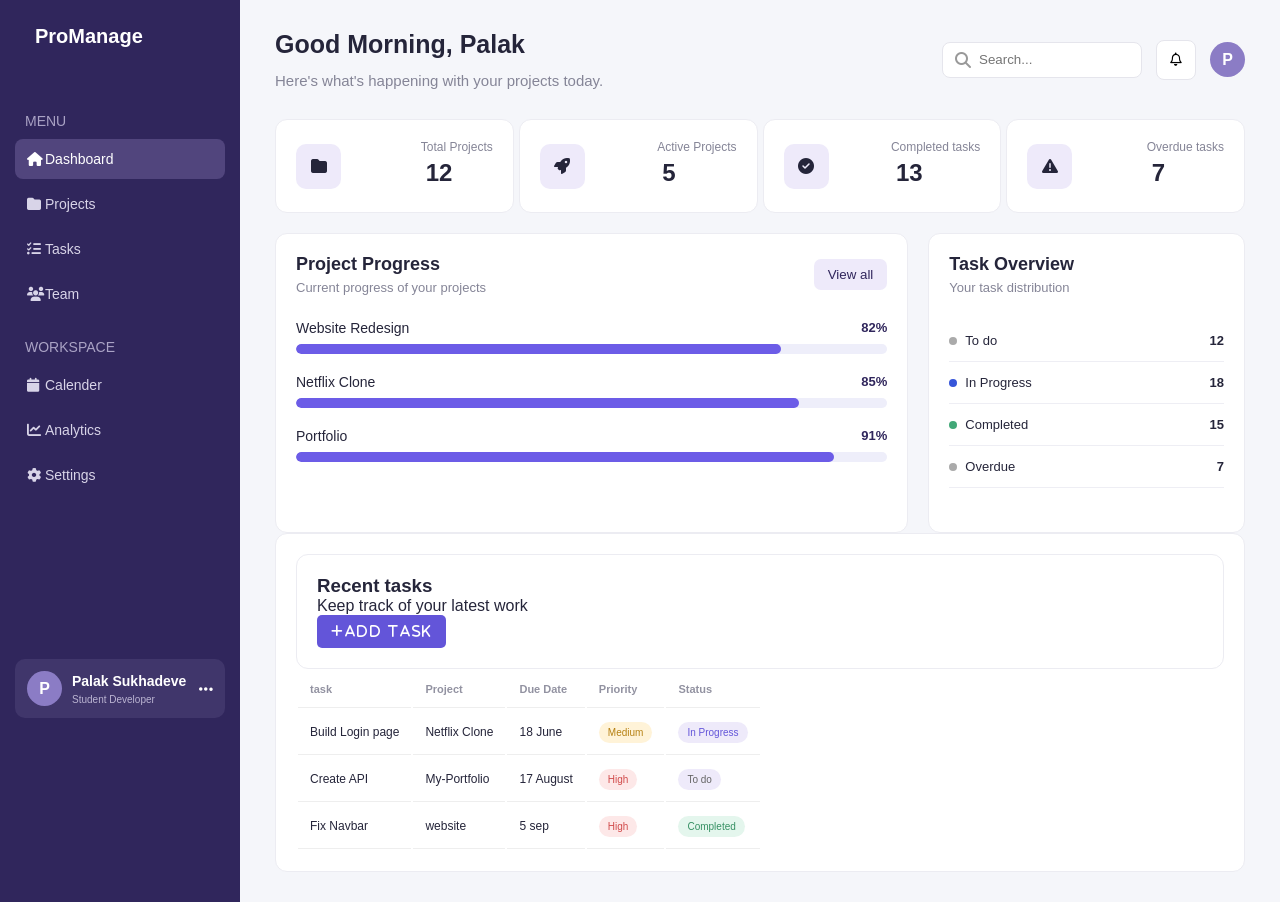
==== index.html @ d5ae9be0 "Initial Commit" ====
<!DOCTYPE html>
<html lang="en">
<head>
    <meta charset="UTF-8">
    <meta name="viewport" content="width=device-width, initial-scale=1.0">
    <title>Project Management System</title>
    <link rel="stylesheet" href="css/style.css">
    <link rel="stylesheet" href="https://cdnjs.cloudflare.com/ajax/libs/font-awesome/6.5.2/css/all.min.css">
</head>
<body>
    <div class="app">
        <!--sidebar-->
        <aside class="sidebar">
            <div class="logo">
                <i class=""></i>
                <span>ProManage</span>
            </div>
            <nav>
                <p class="menu-title">MENU</p>

                <a href="#" class="nav-item active">
                    <i class="fa-solid fa-house"></i>
                    <span>Dashboard</span>
                </a>

                <a href="projects.html" class="nav-item">
                    <i class="fa-solid fa-folder"></i>
                    <span>Projects</span>
                </a>

                <a href="#" class="nav-item">
                    <i class="fa-solid fa-list-check"></i>
                    <span>Tasks</span>
                </a>

                <a href="#" class="nav-item">
                    <i class="fa-solid fa-users"></i>
                    <span>Team</span>
                </a>

                <p class="menu-title">WORKSPACE</p>

                <a href="#" class="nav-item">
                    <i class="fa-solid fa-calendar"></i>
                    <span>Calender</span>
                </a>

                <a href="#" class="nav-item">
                    <i class="fa-solid fa-chart-line"></i>
                    <span>Analytics</span>
                </a>

                <a href="#" class="nav-item">
                    <i class="fa-solid fa-gear"></i>
                    <span>Settings</span>
                </a>
            </nav>

            <!--Profile-->
            <div class="profile">
                <div class="profile-avatar">P</div>
                <div class="profile-info">
                    <h4>Palak Sukhadeve</h4>
                    <p>Student Developer</p>
                </div>
                <i class="fa-solid fa-ellipsis"></i>
            </div>
        </aside>

        <!--Main Content-->
        <main class="main">
            <!--TOPBAR-->
            <header class="topbar">
                <div>
                    <h1>Good Morning, Palak</h1>
                    <p>Here's what's happening with your projects today.</p>
                </div>
                <div class="topbar-actions">
                <div class="search">
                    <i class="fa-solid fa-magnifying-glass"></i>
                    <input type="text" placeholder="Search...">
                </div>
                <button class="icon-btn">
                    <i class="fa-regular fa-bell"></i>
                </button>
                <div class="user-avatar">P</div>
                </div>
            </header>

            <section class="stats">
                <div class="stats-card">
                    <div class="stats-icon">
                        <i class="fa-solid fa-folder"></i>
                    </div>
                    <div>
                        <p>Total Projects</p>
                        <h2>12</h2>
                    </div>
                </div>

                    <div class="stats-card">
                    <div class="stats-icon">
                        <i class="fa-solid fa-rocket"></i>
                    </div>
                    <div>
                        <p>Active Projects</p>
                        <h2>5</h2>
                    </div>
                    </div>

                    <div class="stats-card">
                    <div class="stats-icon">
                        <i class="fa-solid fa-circle-check"></i>
                    </div>
                    <div>
                        <p>Completed tasks</p>
                        <h2>13</h2>
                    </div>
                    </div>

                    <div class="stats-card">
                    <div class="stats-icon">
                        <i class="fa-solid fa-triangle-exclamation"></i>
                    </div>
                    <div>
                        <p>Overdue tasks</p>
                        <h2>7</h2>
                    </div>
                    </div>
            </section>

             <!-- DASHBOARD GRID -->
            <section class="dashboard-grid">

                <!-- PROJECT PROGRESS -->
                <div class="card project-progress">

                    <div class="card-header">

                        <div>
                            <h3>Project Progress</h3>
                            <p>Current progress of your projects</p>
                        </div>

                        <button class="view-btn">
                            View all
                        </button>

                    </div>


                    <div class="project">

                        <div class="project-info">
                            <span>Website Redesign</span>
                            <strong>82%</strong>
                        </div>

                        <div class="progress-bar">
                            <div class="progress" style="width: 82%"></div>
                        </div>

                    </div>


                    <div class="project">

                        <div class="project-info">
                            <span>Netflix Clone</span>
                            <strong>85%</strong>
                        </div>

                        <div class="progress-bar">
                            <div class="progress" style="width: 85%"></div>
                        </div>

                    </div>


                    <div class="project">

                        <div class="project-info">
                            <span>Portfolio</span>
                            <strong>91%</strong>
                        </div>

                        <div class="progress-bar">
                            <div class="progress" style="width: 91%"></div>
                        </div>
                    </div>
                </div>

                <!--Task Overview-->
                <div class="card task-overview">
                    <div class="card-header">
                        <div>
                           <h3>Task Overview</h3>
                           <p>Your task distribution</p>
                        </div>
                    </div>

                <div class="task-stat">
                    <span>
                        <i class="dot to-do"></i>
                        <span>To do</span>
                    </span>
                    <strong>12</strong>
                </div>

                <div class="task-stat">
                    <span>
                        <i class="dot progress-dot"></i>
                        <span>In Progress</span>
                    </span>
                    <strong>18</strong>
                </div>

                <div class="task-stat">
                    <span>
                        <i class="dot completed"></i>
                        <span>Completed</span>
                    </span>
                    <strong>15</strong>
                </div>

                <div class="task-stat">
                    <span>
                        <i class="dot Overdue"></i>
                        <span>Overdue</span>
                    </span>
                    <strong>7</strong>
                </div>
            </div>
            </section>

            <section class="card tasks-card">
                <div class="card header">
                    <div>
                        <h3>Recent tasks</h3>
                        <p>Keep track of your latest work</p>
                    </div>

                    <button class="add-task">
                        <i class="fa-solid fa-plus">Add Task</i>
                    </button>
                </div>
                <div class="table-container">
                    <table>
                        <thead>
                            <tr>
                                <th>task</th>
                                <th>Project</th>
                                <th>Due Date</th>
                                <th>Priority</th>
                                <th>Status</th>
                            </tr>
                        </thead>
                        <tbody>
                            <tr>
                                <td>Build Login page</td>
                                <td>Netflix Clone</td>
                                <td>18 June</td>
                                <td>
                                    <span class="priority medium">Medium</span>
                                </td>
                                <td>
                                    <span class="status progress-status">In Progress</span>
                                </td>
                            </tr>
                            <tr>
                                <td>Create API</td>
                                <td>My-Portfolio</td>
                                <td>17 August</td>
                                <td>
                                    <span class="priority high">High</span>
                                </td>
                                <td>
                                    <span class="status todo-status">
                                        To do
                                    </span>
                                </td>
                            </tr>
                            <tr>
                                <td>Fix Navbar</td>
                                <td>website</td>
                                <td>5 sep</td>
                                <td>
                                    <span class="priority high">High</span>
                                </td>
                                <td>
                                    <span class="status completed-status">Completed</span>
                                </td>
                            </tr>
                        </tbody>
                    </table>
                </div>
            </section>
        </main>
    </div>
    <script src="js/script.js"></script>
</body>
</html>
---- css/style.css ----
*{
    margin: 0;
    padding: 0;
    box-sizing:border-box;
}
body{
    font-family:Arial,sans-serif;
    background:#f5f6fa;
    color:#25253a;
}
.app{
    display:flex;
    min-height:100vh;
}

/*sidebar*/
.sidebar{
    width:240px;
    background:#30265c;
    color:white;
    padding:25px 15px;
    display:flex;
    flex-direction: column;
}
.logo{
    display:flex;
    align-items:center;
    gap:10px;
    font-size:20px;
    font-weight:bold;
    margin-bottom:40px;
    padding:0 10px;
}
.logo i{
    font-size:22px;
}
.menu-title{
    font-size: 14px;
    color: #aaa3c5;
    margin:25px 10px 10px;
}
.nav-item{
    display: flex;
    align-items: center;
    padding:12px;
    margin-bottom:5px;
    color:#d8d4e8;
    text-decoration: none;
    border-radius:8px;
    font-size: 14px;
}
.nav-item:hover,
 .nav-item.active{
    background: #51457d;
    color:white;
}
.nav-item i{
    width:18px;
}

/*Profile*/
.profile{
    margin:auto;
    background-color: #40366b;
    padding:12px;
    border-radius: 10px;
    display: flex;
    align-items: center;
    gap:10px;
    width:100%;
}
.profile-avatar,.user-avatar{
    width:35px;
    height:35px;
    border-radius:50%;
    background:#8b7cc5;
    display:flex;
    align-items:center;
    justify-content: center;
    color:white;
    font-weight: bold;
}
.profile-info{
    flex:1;
}
.profile-info h4{
    font-size: 14px;
}
.profile-info p{
    font-size: 10px;
    color: #bbb5d2;
    margin-top: 5px;
}

/*MAIN*/
.main{
    flex:1;
    padding:30px 35px;
    overflow-x: hidden;
}

/*TOPBAR*/
.topbar{
    display:flex;
    align-items: center;
    justify-content: space-between;
    margin-bottom: 30px;
}
.topbar p{
    font-size: 15px;
    color:#858597;
    margin-top:13px;
}
.topbar h1{
    font-size: 25px;
}
.topbar-actions{
    display:flex;
    align-items: center;
    gap:14px;
}
.search{
    background:white;
    border: 1px solid #e5e5ec;
    border-radius: 8px;
    padding:9px 12px;
    display:flex;
    gap: 8px;
}
.search i{
    color: #999;
}
.search input{
    border:none;
    outline:none;
    width:150px;
}
.icon-btn{
    width:40px;
    height: 40px;
    border:1px solid #e5e5ec;
    background: white;
    border-radius: 8px;
    cursor: pointer;
}

/*stat cards*/
.stats{
    display:grid;
    grid-template-columns:repeat(4,1fr);
    gap:5px;
    margin-bottom:20px;
}
.stats-card{
    display:flex;
    justify-content: space-between;
    align-items: center;
    background:white;
    padding:20px;
    border:1px solid #ececf2;
    border-radius: 12px;
}
.stats-icon{
    width:45px;
    height:45px;
    border-radius:10px;
    background-color: #eeeafa;
    display:flex;
    align-items:center;
    justify-content:center;
}
.stats-card p{
    font-size:12px;
    color:#858597;
}
.stats-card h2{
    margin:5px;
    font-size: 24px;
}

/*cards*/
.card{
    background:white;
    border:1px solid #ececf2;
    border-radius:12px;
    padding:20px;
}
/* DASHBOARD GRID */
.dashboard-grid{
    display:grid;
    grid-template-columns: 2fr 1fr;
    gap:20px;
}

.project-progress{
    min-height:300px;
}

/* CARD HEADER */
.card-header{
    display:flex;
    justify-content:space-between;
    align-items:center;
    margin-bottom:25px;
}

.card-header h3{
    font-size:18px;
}

.card-header p{
    color:#858597;
    font-size:13px;
    margin-top:5px;
}

.view-btn{
    border:none;
    background:#eeeafa;
    color:#30265c;
    padding:8px 14px;
    border-radius:7px;
    cursor:pointer;
}

/* PROJECT */
.project{
    margin-bottom:20px;
}

.project-info{
    display:flex;
    justify-content:space-between;
    margin-bottom:8px;
    font-size:14px;
}

.project-info strong{
    font-size:13px;
    color:#30265c;
}

.progress-bar{
    width:100%;
    height:10px;
    background:#eeeefa;
    border-radius:10px;
    overflow:hidden;
}

.progress{
    height:100%;
    background:#6c5ce7;
    border-radius:10px;
}

/*Task Overview*/
.task-stat{
    display:flex;
    justify-content: space-between;
    padding:13px 0;
    border-bottom: 1px solid #eeeeF4;
    font-size: 13px;
}
.task-stat span{
    display:flex;
    align-items:center;
    gap:8px;
}
.dot {
    display: block;
    width: 8px;
    height: 8px;
    border-radius: 50%;
    background: #aaa;
}
.progress-dot{
    background:#3655d9;
}
.completed{
    background-color: #42a878;
}
.overdue{
    background-color: #df5757;
}

/*Task table*/
.task-card{
    margin-bottom:30px;
}
.add-task{
    font-family: 'Franklin Gothic Medium', 'Arial Narrow', Arial, sans-serif;
    background:#6355d9;
    color:white;
    border:none;
    padding:9px 14px;
    border-radius:5px;
    letter-spacing: 2px;
    cursor:pointer;
}
.table{
    width:100%;
    border-collapse:collapse;
}
th{
    text-align: left;
    font-size: 11px;
    color: #9292a1;
    padding:12px;
    border-bottom:1px solid #eee;
}
td{
    padding:15px 12px;
    font-size:12px;
    border-bottom:1px solid #eee;
}
.priority,.status{
    padding:5px 9px;
    border-radius:20px;
    font-size: 10px;
}
.high{
    background-color: #fde8e8;
    color:#d14b4b;
}
.medium{
    background-color:#fff3d8 ;
    color:#b68113;
}
.progress-status{
    background:#eeeafa;
    color:#6355d9;
}
.todo-status{
    background:#eeeafa;
    color:#666;
}
.completed-status{
    background:#e4f6ed;
    color:#369063;
}

/*Project Page*/
.project-controls{
    display:flex;
    justify-content:space-between;
    align-items:center;
    margin-bottom: 20px;
}
.project-filters{
    display:flex;
    align-self: center;
    gap: 15px;
}
.project-search{
    display:flex;
    align-items: center;
    gap:10px;
    background: white;
    border:1px solid #e5e5ec;
    border-radius: 8px;
    padding:10px 13px;
    width:350px;
}
.project-search i{
    color:#999;
    margin:auto;
}
.project-search input{
    border: none;
    outline: none;
    width:100%;
    font-size:13px;
}
.project-filter{
    background:white;
    border:1px solid #e5e5ec;
    border-radius:8px;
    padding:10px 13px;
    color:#555;
    outline:none;
    cursor: pointer;
}
.add-project-btn{
    font-family: 'Franklin Gothic Medium', 'Arial Narrow', Arial, sans-serif;
    background:#6355d9;
    color:white;
    border:none;
    padding:9px 14px;
    border-radius:5px;
    letter-spacing: 2px;
    cursor:pointer;
}
/*project-list*/
.project-list{
    display:flex;
    flex-direction:column;
    gap:18px;
}
/*project-item*/
.project-item{
    background-color:white;
    border:1px solid #ececf2;
    border-radius: 12px;
    padding:20px;
}
.project-item-top{
    display:flex;
    justify-content: space-between;
    align-items: flex-start;
    margin-bottom: 20px;
}
.project-item-top p{
    color: #858597;
    font-size:13px;
    margin-top:6px;
}
/*progress*/
.project-progress-info{
    display:flex;
    justify-content:space-between;
    font-size: 13px;
    margin-bottom: 8px;
}
.progress-item-bottom{
    display:flex;
    justify-content:space-between;
    align-items: center;
    margin-top: 18px;
    font-size: 12px;
    color:#858597;
}
.project-item-bottom>div:first-child{
    display: flex;
    gap: 20px;
    margin-top: 18px;
}
/*action buttons*/
.project-actions{
    display:flex;
    gap:20px;
}
.project-actions button{
    border:none;
    padding:7px 12px;
    border-radius: 6px;
    cursor:pointer;
    font-size: 12px;
}
.delete-btn{
    background:#fde8e8;
    color:#d14b4b;
}

.edit-btn:hover{
    background:#e1dcfa;
}

.delete-btn:hover{
    background:#f9dada;
}
.completed-project{
    background:#e4f6ed;
    color:#369063;
}

/*responsive*/
@media(max-width:700px){
    .project-controls{
        flex-direction-column;
        align-items:stretch;
    }
     .project-search{
        width:100%;
    }

    .project-item-bottom{
        flex-direction:column;
        align-items:flex-start;
        gap:15px;
    }
}
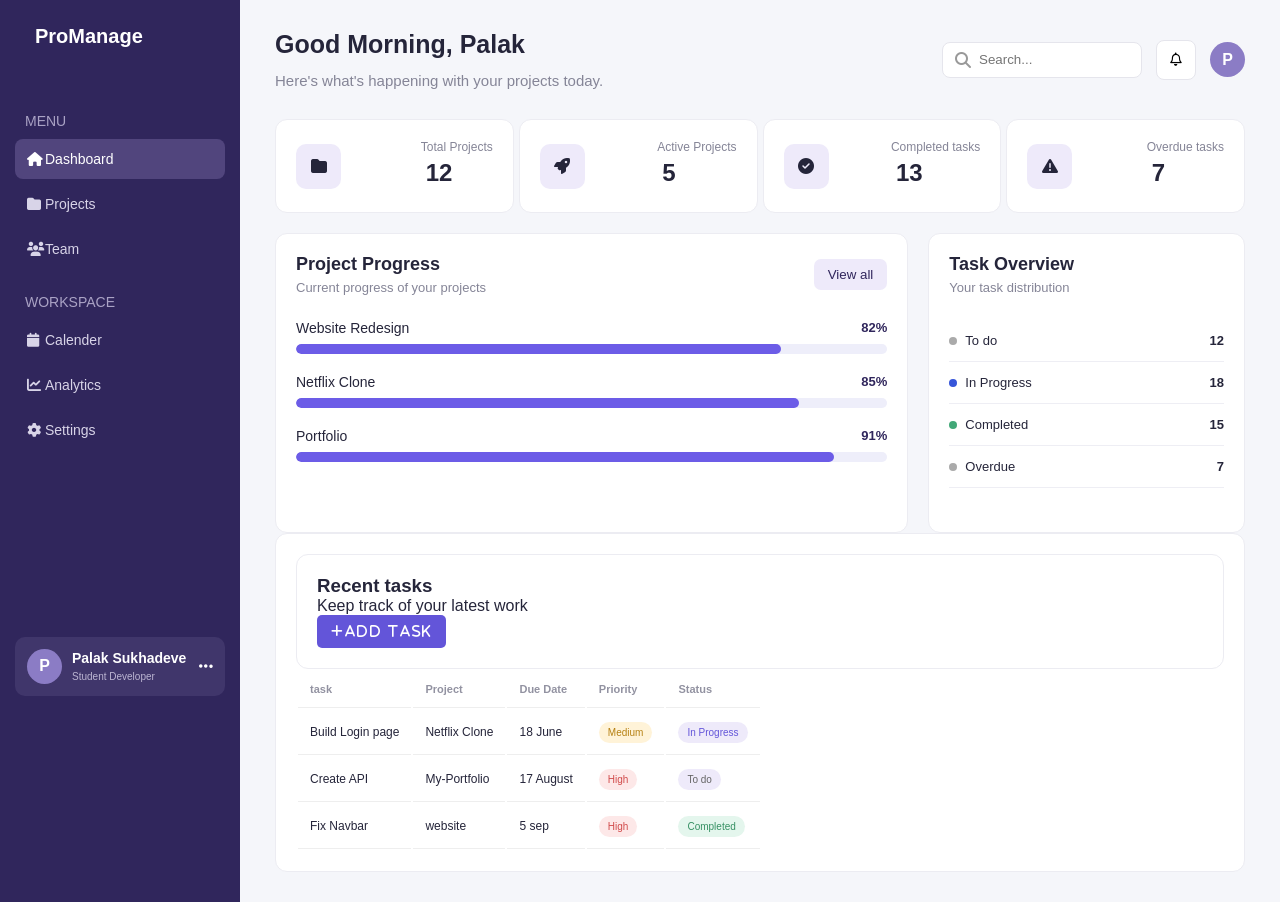
==== commit 9c22edfb: "Updated dashboard" ====
--- a/index.html
+++ b/index.html
@@ -28,12 +28,7 @@
                     <span>Projects</span>
                 </a>
 
-                <a href="#" class="nav-item">
-                    <i class="fa-solid fa-list-check"></i>
-                    <span>Tasks</span>
-                </a>
-
-                <a href="#" class="nav-item">
+                <a href="team.html" class="nav-item">
                     <i class="fa-solid fa-users"></i>
                     <span>Team</span>
                 </a>
@@ -297,6 +292,59 @@
             </section>
         </main>
     </div>
+
+    <div class="task-modal" id="taskModal">
+    <div class="task-modal-content">
+    <div class="modal-header">
+        <div>
+            <h3>Add New Task</h3>
+            <p>Create a new task for your project</p>
+        </div>
+        <button class="close-modal" id="closeModal">
+            <i class="fa-solid fa-xmark"></i>
+        </button>
+    </div>
+    <form id="taskForm">
+        <div class="form-group">
+            <label for="taskName">task Name</label>
+            <input type="text" placeholder="Enter task name" id="taskName" required>
+        </div>
+        <div class="form-group">
+            <label for="projectName">project name</label>
+            <input type="text" placeholder="Enter project name" id="taskProject" required>
+        </div>
+        <div class="form-group">
+            <label for="DueDate">Due Date</label>
+            <input type="date" placeholder="Enter Due Date" id="taskDate" required>
+        </div>
+        <div class="form-group">
+            <label for="taskPriority">Priority</label>
+            <select id="taskPriority">
+                <option value="low">Low</option>
+                <option value="Medium">Medium</option>
+                <option value="high">High</option>
+            </select>
+        </div>
+        <div class="form-group">
+            <label for="taskStatus">Status</label>
+            <select id="taskStatus">
+                <option value="to do">To do</option>
+                <option value="progress">Progress</option>
+                <option value="completed">Completed</option>
+            </select>
+        </div>
+       <div class="modal-actions">
+                <button type="button" class="cancel-btn" id="cancelTask">
+                    Cancel
+                </button>
+
+                <button type="submit" class="save-task">
+                    Add Task
+                </button>
+            </div> 
+    </form>
+</div>
+    </div>
     <script src="js/script.js"></script>
 </body>
 </html>
--- a/css/style.css
+++ b/css/style.css
@@ -479,4 +479,188 @@
         align-items:flex-start;
         gap:15px;
     }
+}
+
+/*team page*/
+.team-header{
+    display:flex;
+    justify-content:space-between;
+    align-items:center;
+    margin-bottom:20px;
+}
+.team-header h2{
+    font-size:18px;
+}
+.team-member p{
+    font-size:13px;
+    color: #858597;
+    margin-top:5px;
+}
+.team-controls{
+    display:flex;
+    justify-content: space-between;
+    align-items: center;
+    margin-bottom:20px;
+}
+.team-members{
+    display:grid;
+    grid-template-columns: repeat(2,1fr);
+    gap:18px;
+}
+.member-card{
+    background:white;
+    border:1px solid #ececf2;
+    border-radius: 12px;
+    padding:20px;
+    display:flex;
+    align-items: center;
+    gap:15px;
+}
+.member-avatar{
+    width:50px;
+    height:50px;
+    border-radius: 50%;
+    border: 1px solid #30265c;
+    background-color: #eeeafa;
+    color: #6355d9;
+    display:flex;
+    align-items: center;
+    justify-content: center;
+    font-size: 18px;
+    font-weight: bold;
+    flex-shrink: 0;
+}
+.member-info{
+    flex:1;
+}
+.member-info h3{
+    font-size: 13px;
+    color:#25253a;
+    margin-bottom: 5px;
+}
+.member-info p{
+    font-size:13px;
+    color:#6355d9;
+    margin-bottom:5px;
+}
+.member-info span{
+    font-size: 13px;
+    color:#858597;
+}
+.add-member-btn{
+    font-family: 'Franklin Gothic Medium', 'Arial Narrow', Arial, sans-serif;
+    background: #6355d9;
+    color:white;
+    border:none;
+    padding:9px 14px;
+    border-radius:5px;
+    letter-spacing: 1px;
+    cursor: pointer;
+}
+.add-member-btn:hover{
+    background-color: #5548c7;
+}
+@media(max-width:700px)
+{
+    .team-header{
+        flex-direction:column;
+        align-items: flex-start;
+        gap:15px;
+    }
+    .team-controls{
+        flex-direction:column;
+        align-items: stretch;
+        gap:12px;
+    }
+    .project-search{
+        width:100%;
+    }
+}
+.task-modal{
+    display:none;
+    position:fixed;
+    inset:0;
+    background:rgba(0,0,0,0.45);
+    align-items:center;
+    justify-content:center;
+    z-index:1000;
+}
+.task-modal-content{
+    width:450px;
+    background:white;
+    border-radius: 12px;
+    padding:25px;
+    box-shadow:0 10px 30px rgba(0,0,0,0.2);
+}
+.modal-header{
+    display:flex;
+    justify-content: space-between;
+    align-items: flex-start;
+    margin-bottom:20px;
+}
+.modal-header h3{
+    margin:5px 0 0;
+    font-size: 20px;
+}
+.modal-header p{
+    margin:5px 0 0;
+    font-size:13px;
+    color:#777;
+}
+.close-modal{
+    border:none;
+    background: none;
+    font-size: 20px;
+    cursor: pointer;
+}.form-group {
+    margin-bottom: 16px;
+}
+
+.form-group label {
+    display: block;
+    margin-bottom: 6px;
+    font-size: 14px;
+    font-weight: 600;
+}
+
+.form-group input,
+.form-group select {
+    width: 100%;
+    padding: 10px 12px;
+    border: 1px solid #ddd;
+    border-radius: 7px;
+    font-size: 14px;
+    box-sizing: border-box;
+}
+
+.form-group input:focus,
+.form-group select:focus {
+    outline: none;
+    border-color: #6c63ff;
+}
+
+.modal-actions {
+    display: flex;
+    justify-content: flex-end;
+    gap: 10px;
+    margin-top: 20px;
+}
+
+.cancel-btn,
+.save-task {
+    padding: 10px 18px;
+    border-radius: 7px;
+    cursor: pointer;
+    font-size: 14px;
+}
+
+.cancel-btn {
+    border: 1px solid #ddd;
+    background: white;
+}
+
+.save-task {
+    border: none;
+    background: #6c63ff;
+    color: white;
 }
